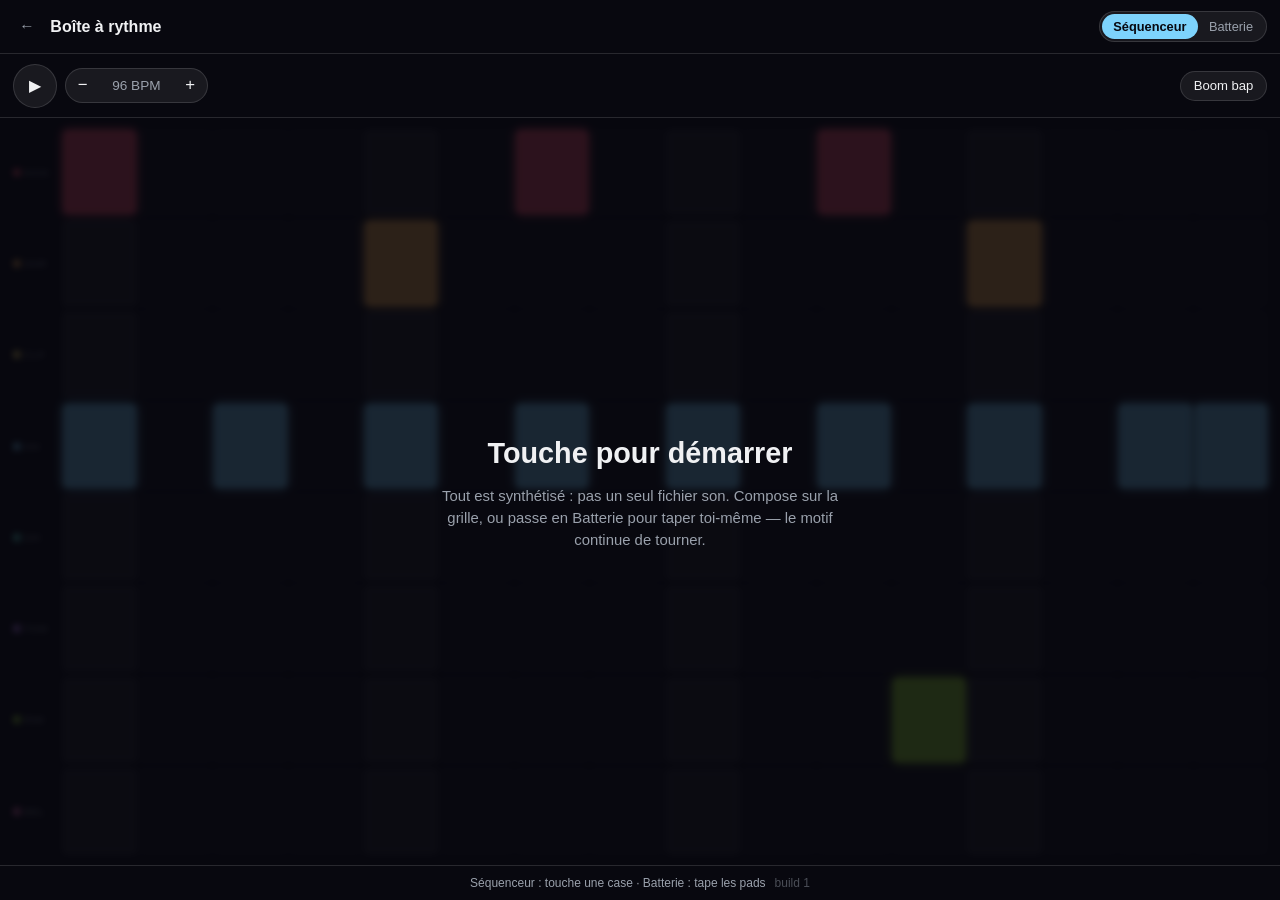
==== poc/boite-a-rythme.html @ 309435d4 "Add a drum machine POC, fully synthesised Second POC in the lab, same structure as the pad: one self" ====
<!DOCTYPE html>
<html lang="fr">
<head>
<meta charset="UTF-8">
<meta name="viewport" content="width=device-width, initial-scale=1.0, maximum-scale=1.0, user-scalable=no, viewport-fit=cover">
<title>Boîte à rythme — POC</title>
<meta name="description" content="Boîte à rythme et pads de batterie, entièrement synthétisés en Web Audio.">
<meta name="theme-color" content="#08080f">
<style>
  :root {
    --bg: #08080f;
    --panel: rgba(255, 255, 255, 0.07);
    --border: rgba(255, 255, 255, 0.13);
    --text: #f0f1f3;
    --muted: #9aa1ac;
    --accent: #7dd3fc;
  }

  * { box-sizing: border-box; }

  html, body {
    height: 100%;
    margin: 0;
    overscroll-behavior: none;
  }

  body {
    display: flex;
    flex-direction: column;
    background: var(--bg);
    color: var(--text);
    font-family: -apple-system, BlinkMacSystemFont, "Segoe UI", Roboto, Helvetica, Arial, sans-serif;
    line-height: 1.5;
    -webkit-user-select: none;
    user-select: none;
    -webkit-tap-highlight-color: transparent;
    overflow: hidden;
  }

  /* ---------------------------------------------------------- en-tête ---- */

  header {
    flex: 0 0 auto;
    display: flex;
    align-items: center;
    gap: 0.6rem;
    padding: max(0.7rem, env(safe-area-inset-top)) 0.8rem 0.7rem;
    border-bottom: 1px solid var(--border);
  }

  .back {
    color: var(--muted);
    text-decoration: none;
    font-size: 0.95rem;
    padding: 0.25rem 0.4rem;
    border-radius: 8px;
  }

  .back:hover { color: var(--text); background: var(--panel); }

  h1 {
    margin: 0;
    margin-right: auto;
    font-size: 1rem;
    font-weight: 600;
    white-space: nowrap;
  }

  .segmented {
    display: inline-flex;
    background: var(--panel);
    border: 1px solid var(--border);
    border-radius: 999px;
    padding: 2px;
  }

  .segmented button {
    background: none;
    border: 0;
    color: var(--muted);
    font-family: inherit;
    font-size: 0.8rem;
    padding: 0.3rem 0.7rem;
    border-radius: 999px;
    cursor: pointer;
    transition: color 0.15s ease, background 0.15s ease;
  }

  .segmented button[aria-pressed="true"] {
    color: #08080f;
    background: var(--accent);
    font-weight: 600;
  }

  /* -------------------------------------------------------- transport ---- */

  .transport {
    flex: 0 0 auto;
    display: flex;
    align-items: center;
    gap: 0.5rem;
    padding: 0.6rem 0.8rem;
    border-bottom: 1px solid var(--border);
    flex-wrap: wrap;
  }

  .play {
    width: 44px;
    height: 44px;
    flex: 0 0 auto;
    border-radius: 50%;
    border: 1px solid var(--border);
    background: var(--panel);
    color: var(--text);
    font-size: 1rem;
    cursor: pointer;
    display: grid;
    place-items: center;
    transition: background 0.15s ease, border-color 0.15s ease, box-shadow 0.2s ease;
  }

  .play[aria-pressed="true"] {
    border-color: #4ade80;
    color: #4ade80;
    box-shadow: 0 0 18px rgba(74, 222, 128, 0.35);
  }

  .tempo {
    display: inline-flex;
    align-items: center;
    background: var(--panel);
    border: 1px solid var(--border);
    border-radius: 999px;
    overflow: hidden;
  }

  .tempo button {
    background: none;
    border: 0;
    color: var(--text);
    font-family: inherit;
    font-size: 1.05rem;
    line-height: 1;
    padding: 0.5rem 0.75rem;
    cursor: pointer;
  }

  .tempo button:active { background: rgba(255, 255, 255, 0.12); }

  .tempo span {
    font-size: 0.85rem;
    color: var(--muted);
    min-width: 4.6rem;
    text-align: center;
    font-variant-numeric: tabular-nums;
  }

  .chip {
    display: inline-flex;
    align-items: center;
    gap: 0.35rem;
    background: var(--panel);
    border: 1px solid var(--border);
    color: var(--text);
    border-radius: 999px;
    padding: 0.4rem 0.8rem;
    font-size: 0.82rem;
    font-family: inherit;
    cursor: pointer;
    transition: border-color 0.15s ease, color 0.15s ease, background 0.15s ease;
  }

  .chip:hover { border-color: rgba(255, 255, 255, 0.3); }

  .chip[aria-pressed="true"], .chip.selected {
    border-color: var(--accent);
    color: var(--accent);
    background: rgba(125, 211, 252, 0.1);
  }

  .spacer { margin-left: auto; }

  /* ------------------------------------------------------------ scène ---- */

  main {
    flex: 1 1 auto;
    min-height: 0;
    position: relative;
    overflow: hidden;
  }

  .view {
    position: absolute;
    inset: 0;
    padding: 0.7rem 0.8rem max(0.7rem, env(safe-area-inset-bottom));
    display: flex;
    flex-direction: column;
    gap: 0.4rem;
  }

  .view[hidden] { display: none; }

  /* ---- séquenceur ---- */

  .row {
    display: grid;
    grid-template-columns: 44px 1fr;
    align-items: center;
    gap: 0.4rem;
    flex: 1 1 0;
    min-height: 0;
  }

  .label {
    display: flex;
    align-items: center;
    gap: 0.3rem;
    font-size: 0.62rem;
    letter-spacing: 0.04em;
    text-transform: uppercase;
    color: var(--muted);
    cursor: pointer;
    background: none;
    border: 0;
    font-family: inherit;
    padding: 0;
    overflow: hidden;
  }

  .dot {
    width: 7px;
    height: 7px;
    border-radius: 50%;
    flex: 0 0 auto;
    background: var(--c);
    box-shadow: 0 0 6px var(--c);
  }

  .steps {
    display: grid;
    grid-template-columns: repeat(16, 1fr);
    gap: 3px;
    height: 100%;
  }

  .step {
    border: 1px solid rgba(255, 255, 255, 0.09);
    border-radius: 4px;
    background: rgba(255, 255, 255, 0.03);
    padding: 0;
    cursor: pointer;
    transition: background 0.12s ease, border-color 0.12s ease, box-shadow 0.12s ease;
    min-width: 0;
  }

  /* un repère tous les quatre pas, sinon on perd le fil de la mesure */
  .step[data-beat="1"] {
    background: rgba(255, 255, 255, 0.1);
    border-color: rgba(255, 255, 255, 0.2);
  }

  .step[data-on="1"] {
    background: var(--c);
    border-color: var(--c);
    box-shadow: 0 0 10px var(--c);
  }

  .step[data-playing="1"] {
    border-color: rgba(255, 255, 255, 0.65);
  }

  .step[data-hit="1"] {
    box-shadow: 0 0 22px var(--c), 0 0 44px var(--c);
    filter: brightness(1.6);
  }

  /* ---- pads de batterie ---- */

  .pads {
    display: grid;
    grid-template-columns: repeat(2, 1fr);
    grid-auto-rows: 1fr;
    gap: 0.55rem;
    height: 100%;
  }

  .pad {
    position: relative;
    border: 1px solid color-mix(in srgb, var(--c) 35%, transparent);
    border-radius: 14px;
    background:
      radial-gradient(circle at 50% 120%, color-mix(in srgb, var(--c) 18%, transparent), transparent 70%),
      rgba(255, 255, 255, 0.02);
    color: var(--text);
    font-family: inherit;
    font-size: 0.82rem;
    font-weight: 600;
    letter-spacing: 0.05em;
    text-transform: uppercase;
    cursor: pointer;
    overflow: hidden;
    transition: transform 0.06s ease, box-shadow 0.25s ease, border-color 0.25s ease, background 0.25s ease;
  }

  .pad::after {
    content: '';
    position: absolute;
    inset: 0;
    border-radius: inherit;
    background: radial-gradient(circle at 50% 50%, var(--c), transparent 70%);
    opacity: 0;
    transition: opacity 0.35s ease;
    pointer-events: none;
  }

  .pad[data-hit="1"] {
    transform: scale(0.97);
    border-color: var(--c);
    box-shadow: 0 0 26px var(--c);
  }

  .pad[data-hit="1"]::after { opacity: 0.55; transition: opacity 0.03s ease; }

  @media (min-width: 620px) {
    .pads { grid-template-columns: repeat(4, 1fr); }
  }

  /* ------------------------------------------------------- panneau ------- */

  .sheet {
    position: absolute;
    top: 0;
    left: 0;
    right: 0;
    z-index: 3;
    background: rgba(12, 12, 20, 0.95);
    backdrop-filter: blur(14px);
    border-bottom: 1px solid var(--border);
    padding: 1rem 0.9rem 1.2rem;
    display: flex;
    flex-direction: column;
    gap: 1rem;
    transform: translateY(-100%);
    opacity: 0;
    transition: transform 0.28s cubic-bezier(0.22, 1, 0.36, 1), opacity 0.28s ease;
    max-height: 100%;
    overflow-y: auto;
  }

  .sheet.open { transform: translateY(0); opacity: 1; }

  .sheet h2 {
    margin: 0 0 0.5rem;
    font-size: 0.7rem;
    font-weight: 600;
    text-transform: uppercase;
    letter-spacing: 0.1em;
    color: var(--muted);
  }

  .options { display: flex; flex-wrap: wrap; gap: 0.4rem; }

  /* -------------------------------------------------------- démarrage ---- */

  .overlay {
    position: absolute;
    inset: 0;
    z-index: 4;
    display: flex;
    flex-direction: column;
    align-items: center;
    justify-content: center;
    gap: 0.6rem;
    background: rgba(8, 8, 15, 0.85);
    backdrop-filter: blur(3px);
    text-align: center;
    padding: 1.5rem;
    transition: opacity 0.4s ease;
  }

  .overlay.hidden { opacity: 0; pointer-events: none; }
  .overlay strong { font-size: clamp(1.2rem, 5vw, 1.8rem); font-weight: 600; }
  .overlay p { margin: 0; color: var(--muted); max-width: 26rem; font-size: 0.93rem; }

  footer {
    flex: 0 0 auto;
    padding: 0.5rem 0.8rem max(0.5rem, env(safe-area-inset-bottom));
    color: var(--muted);
    font-size: 0.75rem;
    border-top: 1px solid var(--border);
    text-align: center;
  }

  .build { opacity: 0.45; margin-left: 0.35rem; font-variant-numeric: tabular-nums; }

  @media (max-width: 560px) {
    h1 { font-size: 0.92rem; }
    footer { font-size: 0.7rem; }
    .label { font-size: 0.55rem; }
    .row { grid-template-columns: 38px 1fr; }
  }
</style>
</head>
<body>

<header>
  <a class="back" href="../index.html">←</a>
  <h1>Boîte à rythme</h1>
  <div class="segmented" role="group" aria-label="Mode">
    <button type="button" id="mode-seq" aria-pressed="true">Séquenceur</button>
    <button type="button" id="mode-pads" aria-pressed="false">Batterie</button>
  </div>
</header>

<div class="transport">
  <button type="button" class="play" id="play" aria-pressed="false" aria-label="Lecture">▶</button>
  <div class="tempo">
    <button type="button" id="bpm-down" aria-label="Moins vite">−</button>
    <span id="bpm-label">96 BPM</span>
    <button type="button" id="bpm-up" aria-label="Plus vite">+</button>
  </div>
  <button type="button" class="chip spacer" id="menu-toggle" aria-expanded="false">Motifs</button>
</div>

<main>
  <div class="view" id="view-seq"></div>

  <div class="view" id="view-pads" hidden>
    <div class="pads" id="pads"></div>
  </div>

  <div class="sheet" id="sheet">
    <section>
      <h2>Motifs</h2>
      <div class="options" id="pattern-options"></div>
    </section>
    <section>
      <h2>Swing</h2>
      <div class="options" id="swing-options"></div>
    </section>
    <section>
      <h2>Grille</h2>
      <div class="options">
        <button type="button" class="chip" id="clear">Effacer</button>
        <button type="button" class="chip" id="random">Aléatoire</button>
      </div>
    </section>
  </div>

  <div class="overlay" id="overlay">
    <strong>Touche pour démarrer</strong>
    <p>Tout est synthétisé : pas un seul fichier son. Compose sur la grille, ou passe en Batterie pour taper toi-même — le motif continue de tourner.</p>
  </div>
</main>

<footer>
  Séquenceur : touche une case · Batterie : tape les pads <span class="build">build 1</span>
</footer>

<script>
(() => {
  'use strict';

  /* ==================================================== instruments ====== */
  // Tout est synthétisé : une grosse caisse est un sinus dont la hauteur
  // chute, une caisse claire du bruit filtré plus deux oscillateurs, un
  // charleston six carrés inharmoniques. C'est exactement ainsi que les
  // boîtes à rythme analogiques fabriquaient ces sons.

  const STEPS = 16;

  const KITS = [
    { id: 'kick',  nom: 'Kick',    court: 'KICK', couleur: '#ff5470' },
    { id: 'snare', nom: 'Caisse',  court: 'SNR',  couleur: '#ffb454' },
    { id: 'clap',  nom: 'Clap',    court: 'CLP',  couleur: '#ffe066' },
    { id: 'hatC',  nom: 'Charley', court: 'HH',   couleur: '#7dd3fc' },
    { id: 'hatO',  nom: 'Ouvert',  court: 'OH',   couleur: '#5eead4' },
    { id: 'tom',   nom: 'Tom',     court: 'TOM',  couleur: '#c084fc' },
    { id: 'rim',   nom: 'Rim',     court: 'RIM',  couleur: '#a3e635' },
    { id: 'bell',  nom: 'Cloche',  court: 'BEL',  couleur: '#f472b6' },
  ];

  const MOTIFS = {
    'Boom bap': {
      kick:  [1,0,0,0, 0,0,1,0, 0,0,1,0, 0,0,0,0],
      snare: [0,0,0,0, 1,0,0,0, 0,0,0,0, 1,0,0,0],
      hatC:  [1,0,1,0, 1,0,1,0, 1,0,1,0, 1,0,1,1],
      rim:   [0,0,0,0, 0,0,0,0, 0,0,0,1, 0,0,0,0],
    },
    'House': {
      kick:  [1,0,0,0, 1,0,0,0, 1,0,0,0, 1,0,0,0],
      clap:  [0,0,0,0, 1,0,0,0, 0,0,0,0, 1,0,0,0],
      hatC:  [0,0,1,0, 0,0,1,0, 0,0,1,0, 0,0,1,0],
      hatO:  [0,0,0,0, 0,0,0,0, 0,0,0,0, 0,0,1,0],
      bell:  [0,0,0,0, 0,0,0,1, 0,0,0,0, 0,0,0,0],
    },
    'Trap': {
      kick:  [1,0,0,0, 0,0,1,0, 0,1,0,0, 0,0,1,0],
      snare: [0,0,0,0, 0,0,0,0, 1,0,0,0, 0,0,0,0],
      hatC:  [1,1,1,0, 1,1,1,1, 1,0,1,1, 1,1,1,1],
      tom:   [0,0,0,0, 0,0,0,0, 0,0,0,0, 0,0,0,1],
    },
    'Break': {
      kick:  [1,0,0,1, 0,0,1,0, 0,0,0,1, 0,0,0,0],
      snare: [0,0,0,0, 1,0,0,0, 0,1,0,0, 1,0,0,1],
      hatC:  [1,0,1,0, 1,0,1,0, 1,0,1,0, 1,0,1,0],
      hatO:  [0,0,0,0, 0,0,0,1, 0,0,0,0, 0,0,0,0],
    },
    'Bossa': {
      kick:  [1,0,0,1, 0,0,1,0, 1,0,0,1, 0,0,1,0],
      rim:   [0,0,1,0, 0,1,0,0, 1,0,0,1, 0,0,1,0],
      hatC:  [1,0,1,0, 1,0,1,0, 1,0,1,0, 1,0,1,0],
      bell:  [0,0,0,0, 0,0,0,0, 0,0,1,0, 0,0,0,0],
    },
  };

  const grille = {};
  KITS.forEach((k) => { grille[k.id] = new Array(STEPS).fill(0); });

  function chargerMotif(nom) {
    const m = MOTIFS[nom];
    KITS.forEach((k) => {
      const src = m[k.id];
      for (let i = 0; i < STEPS; i++) grille[k.id][i] = src ? src[i] : 0;
    });
    rafraichirGrille();
  }

  /* ========================================================= audio ======= */

  let audio = null;
  let master = null;
  let bruit = null;          // buffer de bruit, généré une fois
  let hatOuvert = null;      // pour que le charley fermé coupe l'ouvert

  function softClipCurve() {
    const n = 2048;
    const curve = new Float32Array(n);
    const k = 1.1;
    for (let i = 0; i < n; i++) {
      const x = (i / (n - 1)) * 2 - 1;
      curve[i] = Math.tanh(x * k) / k;
    }
    return curve;
  }

  function initAudio() {
    if (audio) return;
    audio = new (window.AudioContext || window.webkitAudioContext)();

    master = audio.createGain();
    master.gain.value = 0.9;

    const comp = audio.createDynamicsCompressor();
    comp.threshold.value = -10;
    comp.knee.value = 16;
    comp.ratio.value = 4;
    comp.attack.value = 0.002;
    comp.release.value = 0.18;

    const makeup = audio.createGain();
    makeup.gain.value = 1.5;

    // sécurité de sortie : au-delà, ça plafonne en douceur au lieu d'écrêter
    const limiteur = audio.createWaveShaper();
    limiteur.curve = softClipCurve();
    limiteur.oversample = '2x';

    master.connect(comp);
    comp.connect(makeup);
    makeup.connect(limiteur);
    limiteur.connect(audio.destination);

    // un seul buffer de bruit blanc, réutilisé par tous les sons
    const n = Math.floor(audio.sampleRate * 1.2);
    bruit = audio.createBuffer(1, n, audio.sampleRate);
    const d = bruit.getChannelData(0);
    for (let i = 0; i < n; i++) d[i] = Math.random() * 2 - 1;
  }

  // enveloppe qui atteint vraiment zéro : sinon couper la source claque
  function enveloppe(param, t0, crete, attaque, chute) {
    param.setValueAtTime(0, t0);
    param.linearRampToValueAtTime(crete, t0 + attaque);
    param.exponentialRampToValueAtTime(Math.max(crete * 0.001, 1e-5), t0 + attaque + chute);
    param.linearRampToValueAtTime(0, t0 + attaque + chute + 0.012);
    return t0 + attaque + chute + 0.02;
  }

  function sourceBruit(t0) {
    const src = audio.createBufferSource();
    src.buffer = bruit;
    src.loop = true;
    src.playbackRate.value = 0.9 + Math.random() * 0.2;
    src.start(t0, Math.random() * 0.5);
    return src;
  }

  function brancher(noeud, t0, fin) {
    noeud.connect(master);
    return fin;
  }

  /* ---- les huit instruments ---- */

  const VOIX = {
    // sinus dont la hauteur chute : c'est toute la grosse caisse
    kick(t0, v = 1) {
      const osc = audio.createOscillator();
      osc.type = 'sine';
      osc.frequency.setValueAtTime(125, t0);
      osc.frequency.exponentialRampToValueAtTime(42, t0 + 0.09);

      const g = audio.createGain();
      const fin = enveloppe(g.gain, t0, 0.9 * v, 0.002, 0.34);
      osc.connect(g); brancher(g, t0, fin);
      osc.start(t0); osc.stop(fin);

      // petit claquement d'attaque
      const clic = sourceBruit(t0);
      const cg = audio.createGain();
      const hp = audio.createBiquadFilter();
      hp.type = 'highpass'; hp.frequency.value = 1200;
      const finClic = enveloppe(cg.gain, t0, 0.22 * v, 0.001, 0.012);
      clic.connect(hp); hp.connect(cg); brancher(cg, t0, finClic);
      clic.stop(finClic);
    },

    // bruit filtré + deux oscillateurs désaccordés
    snare(t0, v = 1) {
      const src = sourceBruit(t0);
      const bp = audio.createBiquadFilter();
      bp.type = 'bandpass'; bp.frequency.value = 1750; bp.Q.value = 0.8;
      const g = audio.createGain();
      const fin = enveloppe(g.gain, t0, 0.5 * v, 0.001, 0.16);
      src.connect(bp); bp.connect(g); brancher(g, t0, fin);
      src.stop(fin);

      [188, 331].forEach((f, i) => {
        const osc = audio.createOscillator();
        osc.type = 'triangle';
        osc.frequency.value = f;
        const og = audio.createGain();
        const of = enveloppe(og.gain, t0, (i ? 0.16 : 0.24) * v, 0.001, 0.1);
        osc.connect(og); brancher(og, t0, of);
        osc.start(t0); osc.stop(of);
      });
    },

    // quatre rebonds de bruit très rapprochés : c'est ce qui fait le clap
    clap(t0, v = 1) {
      [0, 0.011, 0.022, 0.034].forEach((retard, i) => {
        const src = sourceBruit(t0 + retard);
        const bp = audio.createBiquadFilter();
        bp.type = 'bandpass'; bp.frequency.value = 1150; bp.Q.value = 0.9;
        const g = audio.createGain();
        const dernier = i === 3;
        const fin = enveloppe(g.gain, t0 + retard, (dernier ? 0.42 : 0.3) * v,
                              0.001, dernier ? 0.17 : 0.022);
        src.connect(bp); bp.connect(g); brancher(g, t0, fin);
        src.stop(fin);
      });
    },

    hatC(t0, v = 1) { metal(t0, 0.045, 0.3 * v, 9000); },
    hatO(t0, v = 1) { hatOuvert = metal(t0, 0.42, 0.26 * v, 8200); },

    tom(t0, v = 1) {
      const osc = audio.createOscillator();
      osc.type = 'sine';
      osc.frequency.setValueAtTime(230, t0);
      osc.frequency.exponentialRampToValueAtTime(95, t0 + 0.22);
      const g = audio.createGain();
      const fin = enveloppe(g.gain, t0, 0.6 * v, 0.002, 0.3);
      osc.connect(g); brancher(g, t0, fin);
      osc.start(t0); osc.stop(fin);

      const src = sourceBruit(t0);
      const bp = audio.createBiquadFilter();
      bp.type = 'bandpass'; bp.frequency.value = 400;
      const ng = audio.createGain();
      const nf = enveloppe(ng.gain, t0, 0.12 * v, 0.001, 0.04);
      src.connect(bp); bp.connect(ng); brancher(ng, t0, nf);
      src.stop(nf);
    },

    rim(t0, v = 1) {
      const osc = audio.createOscillator();
      osc.type = 'triangle';
      osc.frequency.value = 1720;
      const g = audio.createGain();
      const fin = enveloppe(g.gain, t0, 0.3 * v, 0.0005, 0.028);
      osc.connect(g); brancher(g, t0, fin);
      osc.start(t0); osc.stop(fin);

      const src = sourceBruit(t0);
      const hp = audio.createBiquadFilter();
      hp.type = 'highpass'; hp.frequency.value = 2400;
      const ng = audio.createGain();
      const nf = enveloppe(ng.gain, t0, 0.2 * v, 0.0005, 0.02);
      src.connect(hp); hp.connect(ng); brancher(ng, t0, nf);
      src.stop(nf);
    },

    bell(t0, v = 1) {
      const sortie = audio.createGain();
      const bp = audio.createBiquadFilter();
      bp.type = 'bandpass'; bp.frequency.value = 2600; bp.Q.value = 1.2;
      const fin = enveloppe(sortie.gain, t0, 0.3 * v, 0.001, 0.26);
      bp.connect(sortie); brancher(sortie, t0, fin);
      [540, 800].forEach((f) => {
        const osc = audio.createOscillator();
        osc.type = 'square';
        osc.frequency.value = f;
        osc.connect(bp);
        osc.start(t0); osc.stop(fin);
      });
    },
  };

  // Son métallique : six carrés aux rapports inharmoniques des 808, passés en
  // passe-haut. Aucun sample ne serait plus fidèle, c'est la recette d'origine.
  const RAPPORTS = [1, 1.4471, 1.6170, 1.9265, 2.5028, 2.6637];

  function metal(t0, chute, crete, coupure) {
    const hp = audio.createBiquadFilter();
    hp.type = 'highpass'; hp.frequency.value = coupure;
    const bp = audio.createBiquadFilter();
    bp.type = 'bandpass'; bp.frequency.value = 10000; bp.Q.value = 0.6;
    const g = audio.createGain();
    const fin = enveloppe(g.gain, t0, crete, 0.0005, chute);
    hp.connect(bp); bp.connect(g); brancher(g, t0, fin);

    const oscs = RAPPORTS.map((r) => {
      const osc = audio.createOscillator();
      osc.type = 'square';
      osc.frequency.value = 263 * r;
      osc.connect(hp);
      osc.start(t0); osc.stop(fin);
      return osc;
    });
    return { g, oscs, fin };
  }

  function jouer(id, t0, v = 1) {
    if (!audio) return;
    // le charley fermé coupe l'ouvert, comme sur une vraie batterie
    if (id === 'hatC' && hatOuvert && t0 >= audio.currentTime) {
      const h = hatOuvert;
      hatOuvert = null;
      try {
        h.g.gain.cancelScheduledValues(t0);
        h.g.gain.setTargetAtTime(0, t0, 0.005);
      } catch (e) { /* déjà terminé */ }
    }
    VOIX[id](t0, v);
  }

  /* ==================================================== séquenceur ======= */
  // Horloge audio avec anticipation : un minuteur approximatif réveille le
  // programmateur, mais chaque frappe est calée sur l'horloge audio, qui est
  // exacte. C'est ce qui donne un tempo qui ne flotte pas.

  const ANTICIPATION = 0.12;   // secondes programmées à l'avance
  const REVEIL = 25;           // ms

  let tempo = 96;
  let swing = 0;
  let enLecture = false;
  let minuteur = null;
  let prochainTemps = 0;
  let pasCourant = 0;
  const aVenir = [];           // {pas, temps} pour caler l'affichage

  function dureePas(indice) {
    const base = 60 / tempo / 4;
    // le swing retarde les doubles-croches impaires
    return indice % 2 === 0 ? base * (1 + swing) : base * (1 - swing);
  }

  function programmer() {
    while (prochainTemps < audio.currentTime + ANTICIPATION) {
      KITS.forEach((k) => {
        if (grille[k.id][pasCourant]) jouer(k.id, prochainTemps);
      });
      aVenir.push({ pas: pasCourant, temps: prochainTemps });
      prochainTemps += dureePas(pasCourant);
      pasCourant = (pasCourant + 1) % STEPS;
    }
  }

  function demarrer() {
    initAudio();
    if (audio.state === 'suspended') audio.resume();
    if (enLecture) return;
    enLecture = true;
    pasCourant = 0;
    aVenir.length = 0;
    prochainTemps = audio.currentTime + 0.06;
    minuteur = setInterval(programmer, REVEIL);
    boutonPlay.setAttribute('aria-pressed', 'true');
    boutonPlay.textContent = '■';
  }

  function arreter() {
    enLecture = false;
    clearInterval(minuteur);
    minuteur = null;
    aVenir.length = 0;
    boutonPlay.setAttribute('aria-pressed', 'false');
    boutonPlay.textContent = '▶';
    document.querySelectorAll('[data-playing="1"]').forEach((el) => {
      el.removeAttribute('data-playing');
    });
  }

  /* ==================================================== affichage ======== */

  const vueSeq = document.getElementById('view-seq');
  const vuePads = document.getElementById('view-pads');
  const conteneurPads = document.getElementById('pads');
  const boutonPlay = document.getElementById('play');
  const cases = {};
  const pads = {};

  KITS.forEach((k) => {
    const row = document.createElement('div');
    row.className = 'row';
    row.style.setProperty('--c', k.couleur);

    const label = document.createElement('button');
    label.type = 'button';
    label.className = 'label';
    label.innerHTML = `<span class="dot"></span>${k.court}`;
    label.addEventListener('pointerdown', () => { demarrerAudio(); jouer(k.id, audio.currentTime); flashPas(k.id, -1); });
    row.appendChild(label);

    const steps = document.createElement('div');
    steps.className = 'steps';
    cases[k.id] = [];
    for (let i = 0; i < STEPS; i++) {
      const b = document.createElement('button');
      b.type = 'button';
      b.className = 'step';
      b.dataset.beat = i % 4 === 0 ? '1' : '0';
      b.setAttribute('aria-label', `${k.nom} pas ${i + 1}`);
      b.addEventListener('pointerdown', (e) => {
        e.preventDefault();
        demarrerAudio();
        grille[k.id][i] = grille[k.id][i] ? 0 : 1;
        b.dataset.on = grille[k.id][i] ? '1' : '0';
        if (grille[k.id][i]) jouer(k.id, audio.currentTime);
      });
      steps.appendChild(b);
      cases[k.id].push(b);
    }
    row.appendChild(steps);
    vueSeq.appendChild(row);

    // pad correspondant
    const pad = document.createElement('button');
    pad.type = 'button';
    pad.className = 'pad';
    pad.style.setProperty('--c', k.couleur);
    pad.textContent = k.nom;
    pad.addEventListener('pointerdown', (e) => {
      e.preventDefault();
      demarrerAudio();
      jouer(k.id, audio.currentTime, 0.85 + Math.random() * 0.15);
      flashPad(k.id);
    });
    conteneurPads.appendChild(pad);
    pads[k.id] = pad;
  });

  function rafraichirGrille() {
    KITS.forEach((k) => {
      for (let i = 0; i < STEPS; i++) {
        cases[k.id][i].dataset.on = grille[k.id][i] ? '1' : '0';
      }
    });
  }

  function flashPas(id, pas) {
    const el = pas >= 0 ? cases[id][pas] : null;
    if (el) {
      el.dataset.hit = '1';
      setTimeout(() => el.removeAttribute('data-hit'), 110);
    }
    flashPad(id);
  }

  function flashPad(id) {
    const pad = pads[id];
    pad.dataset.hit = '1';
    setTimeout(() => pad.removeAttribute('data-hit'), 90);
  }

  let dernierPas = -1;

  function boucleAffichage() {
    if (enLecture && audio) {
      const maintenant = audio.currentTime;
      let courant = dernierPas;
      while (aVenir.length && aVenir[0].temps <= maintenant) {
        courant = aVenir.shift().pas;
      }
      if (courant !== dernierPas) {
        KITS.forEach((k) => {
          if (dernierPas >= 0) cases[k.id][dernierPas].removeAttribute('data-playing');
          cases[k.id][courant].dataset.playing = '1';
          if (grille[k.id][courant]) flashPas(k.id, courant);
        });
        dernierPas = courant;
      }
    }
    requestAnimationFrame(boucleAffichage);
  }

  /* ==================================================== interactions ===== */

  const overlay = document.getElementById('overlay');
  let demarre = false;

  function demarrerAudio() {
    initAudio();
    if (audio.state === 'suspended') audio.resume();
    if (demarre) return;
    demarre = true;
    overlay.classList.add('hidden');
  }

  overlay.addEventListener('pointerdown', demarrerAudio);

  boutonPlay.addEventListener('click', () => {
    demarrerAudio();
    enLecture ? arreter() : demarrer();
  });

  const labelBpm = document.getElementById('bpm-label');
  function setTempo(v) {
    tempo = Math.max(50, Math.min(200, v));
    labelBpm.textContent = tempo + ' BPM';
  }
  document.getElementById('bpm-up').addEventListener('click', () => setTempo(tempo + 2));
  document.getElementById('bpm-down').addEventListener('click', () => setTempo(tempo - 2));

  // mode
  const boutonSeq = document.getElementById('mode-seq');
  const boutonPads = document.getElementById('mode-pads');

  function setMode(mode) {
    const seq = mode === 'seq';
    boutonSeq.setAttribute('aria-pressed', String(seq));
    boutonPads.setAttribute('aria-pressed', String(!seq));
    vueSeq.hidden = !seq;
    vuePads.hidden = seq;
  }
  boutonSeq.addEventListener('click', () => setMode('seq'));
  boutonPads.addEventListener('click', () => { demarrerAudio(); setMode('pads'); });

  // panneau
  const sheet = document.getElementById('sheet');
  const menuToggle = document.getElementById('menu-toggle');

  function fermerPanneau() {
    sheet.classList.remove('open');
    menuToggle.setAttribute('aria-expanded', 'false');
  }

  menuToggle.addEventListener('click', () => {
    const ouvert = sheet.classList.toggle('open');
    menuToggle.setAttribute('aria-expanded', String(ouvert));
  });

  document.addEventListener('pointerdown', (e) => {
    if (!sheet.classList.contains('open')) return;
    if (e.target.closest('#menu-toggle, .chip, .sheet')) return;
    fermerPanneau();
  }, true);

  function construireOptions(conteneur, entrees, actif, choisir) {
    conteneur.innerHTML = '';
    entrees.forEach((texte) => {
      const b = document.createElement('button');
      b.type = 'button';
      b.className = 'chip' + (texte === actif ? ' selected' : '');
      b.textContent = texte;
      b.addEventListener('click', () => {
        [...conteneur.children].forEach((c) => c.classList.remove('selected'));
        b.classList.add('selected');
        choisir(texte);
      });
      conteneur.appendChild(b);
    });
  }

  construireOptions(
    document.getElementById('pattern-options'),
    Object.keys(MOTIFS), 'Boom bap',
    (nom) => { chargerMotif(nom); menuToggle.textContent = nom; }
  );

  construireOptions(
    document.getElementById('swing-options'),
    ['Droit', 'Léger', 'Moyen', 'Fort'], 'Droit',
    (nom) => { swing = { Droit: 0, 'Léger': 0.08, Moyen: 0.16, Fort: 0.26 }[nom]; }
  );

  document.getElementById('clear').addEventListener('click', () => {
    KITS.forEach((k) => grille[k.id].fill(0));
    rafraichirGrille();
  });

  document.getElementById('random').addEventListener('click', () => {
    const densite = { kick: 0.22, snare: 0.12, clap: 0.1, hatC: 0.55,
                      hatO: 0.08, tom: 0.07, rim: 0.12, bell: 0.05 };
    KITS.forEach((k) => {
      for (let i = 0; i < STEPS; i++) {
        grille[k.id][i] = Math.random() < densite[k.id] ? 1 : 0;
      }
    });
    // on garde un appui sur le premier temps, sinon ça ne tient pas debout
    grille.kick[0] = 1;
    rafraichirGrille();
  });

  // clavier : les huit instruments sur la rangée du milieu
  const TOUCHES = ['KeyA', 'KeyS', 'KeyD', 'KeyF', 'KeyG', 'KeyH', 'KeyJ', 'KeyK'];
  window.addEventListener('keydown', (e) => {
    if (e.repeat) return;
    if (e.code === 'Space') { e.preventDefault(); demarrerAudio(); enLecture ? arreter() : demarrer(); return; }
    const i = TOUCHES.indexOf(e.code);
    if (i === -1) return;
    e.preventDefault();
    demarrerAudio();
    jouer(KITS[i].id, audio.currentTime);
    flashPad(KITS[i].id);
  });

  /* ========================================================== boot ======= */

  chargerMotif('Boom bap');
  menuToggle.textContent = 'Boom bap';
  setTempo(96);
  requestAnimationFrame(boucleAffichage);
})();
</script>
</body>
</html>
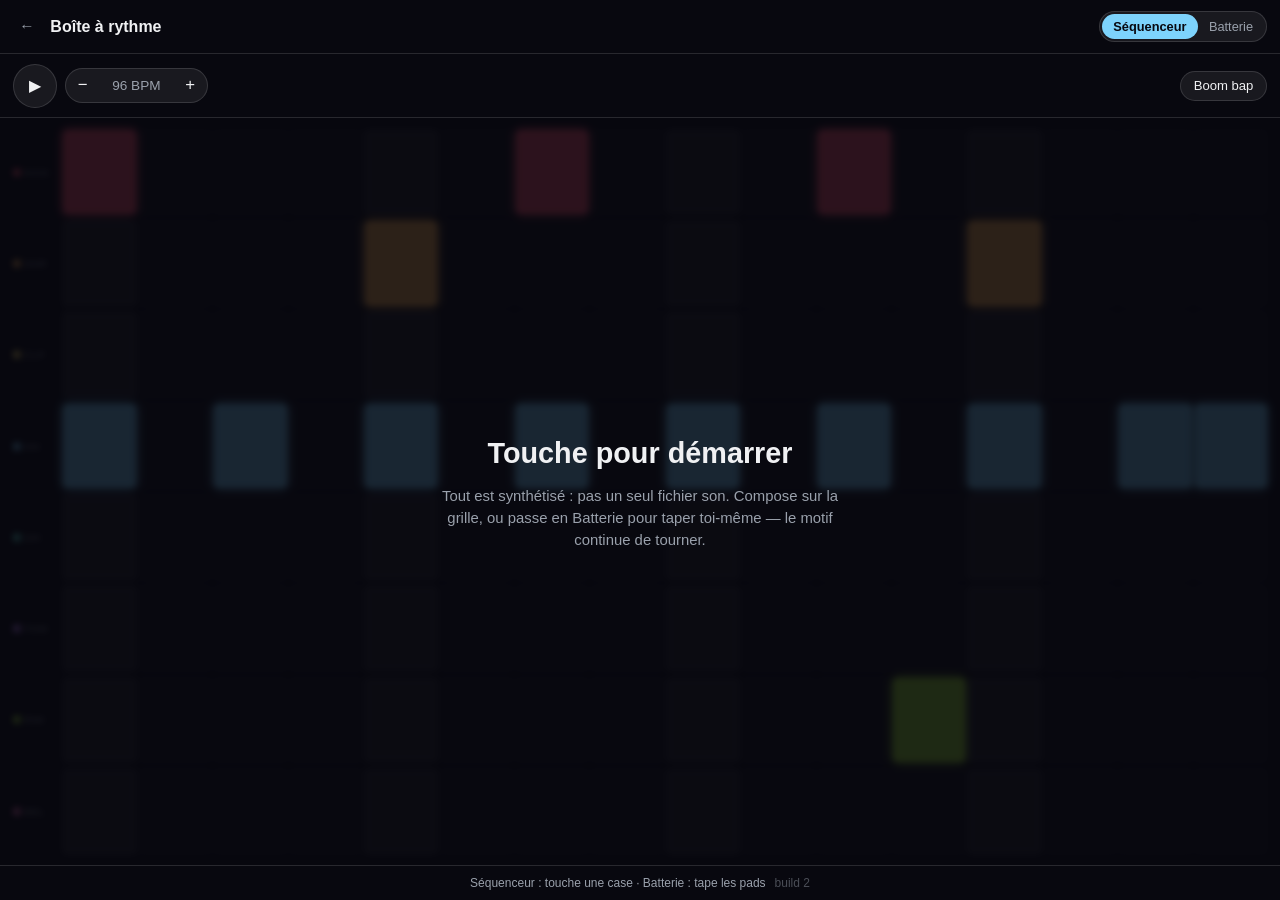
==== commit 8eec4923: "Align the sequencer display with what is heard, and sort the hub into sections The playhead ran ahea" ====
--- a/poc/boite-a-rythme.html
+++ b/poc/boite-a-rythme.html
@@ -360,6 +360,15 @@
 
   .options { display: flex; flex-wrap: wrap; gap: 0.4rem; }
 
+  .row-sync { display: flex; align-items: center; gap: 0.5rem; flex-wrap: wrap; }
+
+  .hint-sync {
+    margin: 0.5rem 0 0;
+    font-size: 0.75rem;
+    color: var(--muted);
+    line-height: 1.45;
+  }
+
   /* -------------------------------------------------------- démarrage ---- */
 
   .overlay {
@@ -439,6 +448,18 @@
       <div class="options" id="swing-options"></div>
     </section>
     <section>
+      <h2>Synchro image / son</h2>
+      <div class="row-sync">
+        <div class="tempo">
+          <button type="button" id="sync-down" aria-label="Moins de décalage">−</button>
+          <span id="sync-label">0 ms</span>
+          <button type="button" id="sync-up" aria-label="Plus de décalage">+</button>
+        </div>
+        <button type="button" class="chip" id="sync-reset">Auto</button>
+      </div>
+      <p class="hint-sync" id="sync-detail"></p>
+    </section>
+    <section>
       <h2>Grille</h2>
       <div class="options">
         <button type="button" class="chip" id="clear">Effacer</button>
@@ -454,7 +475,7 @@
 </main>
 
 <footer>
-  Séquenceur : touche une case · Batterie : tape les pads <span class="build">build 1</span>
+  Séquenceur : touche une case · Batterie : tape les pads <span class="build">build 2</span>
 </footer>
 
 <script>
@@ -766,6 +787,9 @@
 
   let tempo = 96;
   let swing = 0;
+  // Safari ne fournit pas outputLatency : ce réglage rattrape ce qui reste,
+  // et il est conservé d'une visite à l'autre.
+  let decalageManuel = Number(localStorage.getItem('br-decalage') || 0);
   let enLecture = false;
   let minuteur = null;
   let prochainTemps = 0;
@@ -898,9 +922,19 @@
 
   let dernierPas = -1;
 
+  // audio.currentTime est l'horloge de RENDU : le son programmé à cet instant
+  // ne sort des écouteurs qu'un peu plus tard. En Bluetooth ça se compte en
+  // centaines de millisecondes. On retarde donc l'affichage d'autant, sinon la
+  // case s'allume avant qu'on entende la frappe.
+  function latence() {
+    if (!audio) return 0;
+    const auto = (audio.baseLatency || 0) + (audio.outputLatency || 0);
+    return auto + decalageManuel / 1000;
+  }
+
   function boucleAffichage() {
     if (enLecture && audio) {
-      const maintenant = audio.currentTime;
+      const maintenant = audio.currentTime - latence();
       let courant = dernierPas;
       while (aVenir.length && aVenir[0].temps <= maintenant) {
         courant = aVenir.shift().pas;
@@ -928,6 +962,7 @@
     if (demarre) return;
     demarre = true;
     overlay.classList.add('hidden');
+    majSync();
   }
 
   overlay.addEventListener('pointerdown', demarrerAudio);
@@ -1007,6 +1042,31 @@
     (nom) => { swing = { Droit: 0, 'Léger': 0.08, Moyen: 0.16, Fort: 0.26 }[nom]; }
   );
 
+  const labelSync = document.getElementById('sync-label');
+  const detailSync = document.getElementById('sync-detail');
+
+  function majSync() {
+    labelSync.textContent = decalageManuel + ' ms';
+    localStorage.setItem('br-decalage', String(decalageManuel));
+    const auto = audio ? Math.round(((audio.baseLatency || 0) + (audio.outputLatency || 0)) * 1000) : null;
+    detailSync.textContent = auto === null
+      ? 'Si la case s\'allume avant la frappe, augmente le décalage.'
+      : `Latence détectée : ${auto} ms. Total appliqué : ${auto + decalageManuel} ms. `
+        + 'Si la case s\'allume encore avant la frappe, augmente.';
+  }
+
+  // pas de 40 ms : en Bluetooth il y a parfois 400 ms à rattraper, et un pas
+  // de séquenceur fait 156 ms à 96 BPM, donc cette finesse suffit largement
+  document.getElementById('sync-up').addEventListener('click', () => {
+    decalageManuel = Math.min(800, decalageManuel + 40); majSync();
+  });
+  document.getElementById('sync-down').addEventListener('click', () => {
+    decalageManuel = Math.max(-200, decalageManuel - 40); majSync();
+  });
+  document.getElementById('sync-reset').addEventListener('click', () => {
+    decalageManuel = 0; majSync();
+  });
+
   document.getElementById('clear').addEventListener('click', () => {
     KITS.forEach((k) => grille[k.id].fill(0));
     rafraichirGrille();
@@ -1043,6 +1103,7 @@
   chargerMotif('Boom bap');
   menuToggle.textContent = 'Boom bap';
   setTempo(96);
+  majSync();
   requestAnimationFrame(boucleAffichage);
 })();
 </script>
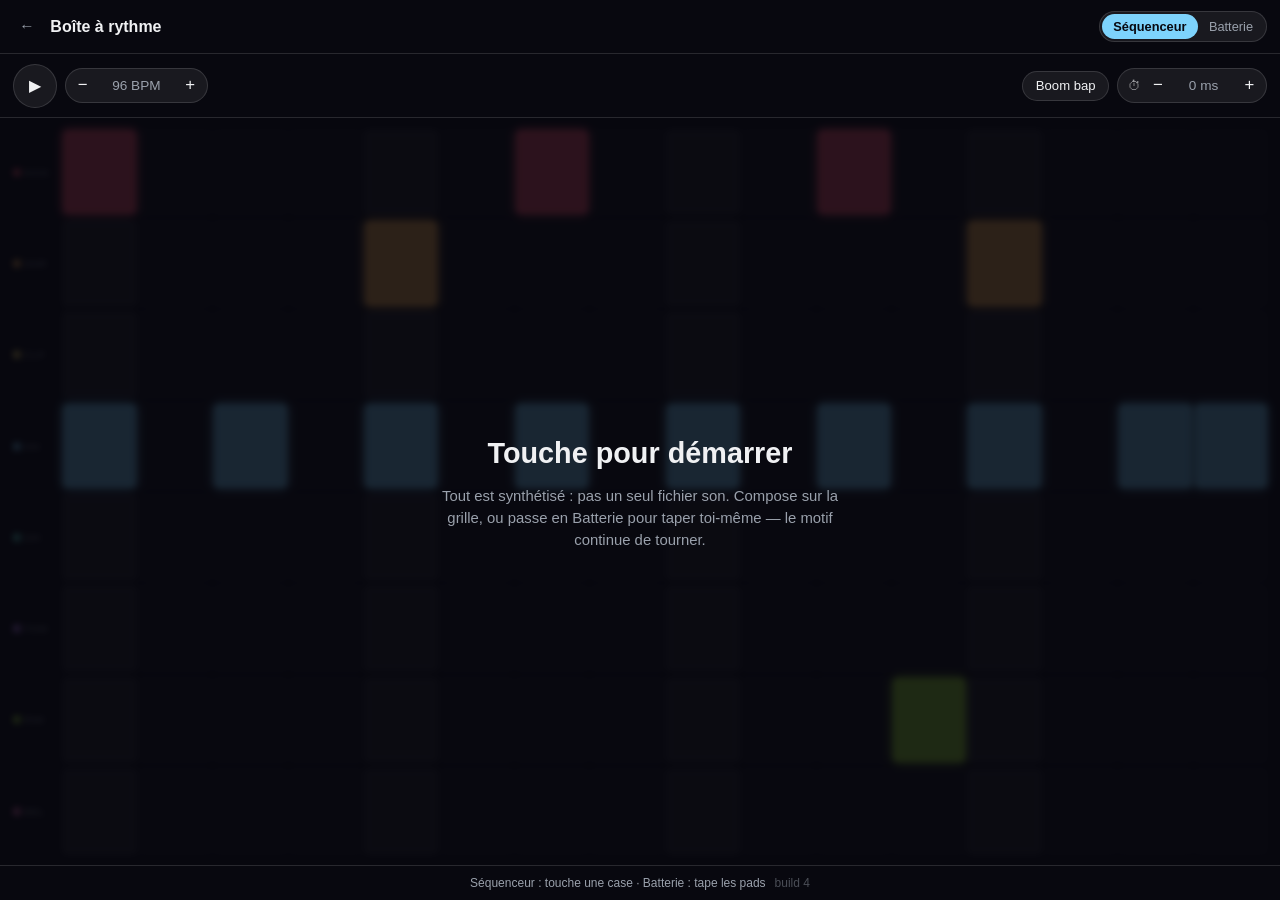
==== commit 69435045: "Put the sync adjustment in plain sight, and read the real output clock Build 2 compensated baseLaten" ====
--- a/poc/boite-a-rythme.html
+++ b/poc/boite-a-rythme.html
@@ -360,7 +360,14 @@
 
   .options { display: flex; flex-wrap: wrap; gap: 0.4rem; }
 
-  .row-sync { display: flex; align-items: center; gap: 0.5rem; flex-wrap: wrap; }
+  .sync-inline::before {
+    content: '⏱';
+    font-size: 0.8rem;
+    padding-left: 0.6rem;
+    opacity: 0.6;
+  }
+
+  .sync-inline span { min-width: 3.6rem; }
 
   .hint-sync {
     margin: 0.5rem 0 0;
@@ -429,6 +436,12 @@
     <button type="button" id="bpm-up" aria-label="Plus vite">+</button>
   </div>
   <button type="button" class="chip spacer" id="menu-toggle" aria-expanded="false">Motifs</button>
+
+  <div class="tempo sync-inline" title="Cale l'image sur le son">
+    <button type="button" id="sync-down" aria-label="Image plus tôt">−</button>
+    <span id="sync-label">0 ms</span>
+    <button type="button" id="sync-up" aria-label="Image plus tard">+</button>
+  </div>
 </div>
 
 <main>
@@ -449,14 +462,7 @@
     </section>
     <section>
       <h2>Synchro image / son</h2>
-      <div class="row-sync">
-        <div class="tempo">
-          <button type="button" id="sync-down" aria-label="Moins de décalage">−</button>
-          <span id="sync-label">0 ms</span>
-          <button type="button" id="sync-up" aria-label="Plus de décalage">+</button>
-        </div>
-        <button type="button" class="chip" id="sync-reset">Auto</button>
-      </div>
+      <div class="options" id="sync-presets"></div>
       <p class="hint-sync" id="sync-detail"></p>
     </section>
     <section>
@@ -475,7 +481,7 @@
 </main>
 
 <footer>
-  Séquenceur : touche une case · Batterie : tape les pads <span class="build">build 2</span>
+  Séquenceur : touche une case · Batterie : tape les pads <span class="build">build 4</span>
 </footer>
 
 <script>
@@ -923,18 +929,38 @@
   let dernierPas = -1;
 
   // audio.currentTime est l'horloge de RENDU : le son programmé à cet instant
-  // ne sort des écouteurs qu'un peu plus tard. En Bluetooth ça se compte en
-  // centaines de millisecondes. On retarde donc l'affichage d'autant, sinon la
-  // case s'allume avant qu'on entende la frappe.
-  function latence() {
+  // ne sort des écouteurs qu'un peu plus tard, et en Bluetooth ça se compte en
+  // centaines de millisecondes.
+  //
+  // getOutputTimestamp() donne l'heure du son EN TRAIN DE SORTIR, ce qui est
+  // exactement l'horloge qu'il faut pour caler l'image. C'est aussi la seule
+  // qui marche sur Safari, qui ne renseigne pas outputLatency.
+  function tempsEntendu() {
     if (!audio) return 0;
-    const auto = (audio.baseLatency || 0) + (audio.outputLatency || 0);
-    return auto + decalageManuel / 1000;
+    let t = null;
+    if (audio.getOutputTimestamp) {
+      const ts = audio.getOutputTimestamp();
+      if (ts && ts.contextTime > 0) t = ts.contextTime;
+    }
+    if (t === null) {
+      t = audio.currentTime - (audio.baseLatency || 0) - (audio.outputLatency || 0);
+    }
+    return t - decalageManuel / 1000;
+  }
+
+  // écart mesuré entre le son calculé et le son entendu, pour l'afficher
+  function latenceMesuree() {
+    if (!audio) return null;
+    if (audio.getOutputTimestamp) {
+      const ts = audio.getOutputTimestamp();
+      if (ts && ts.contextTime > 0) return audio.currentTime - ts.contextTime;
+    }
+    return (audio.baseLatency || 0) + (audio.outputLatency || 0);
   }
 
   function boucleAffichage() {
     if (enLecture && audio) {
-      const maintenant = audio.currentTime - latence();
+      const maintenant = tempsEntendu();
       let courant = dernierPas;
       while (aVenir.length && aVenir[0].temps <= maintenant) {
         courant = aVenir.shift().pas;
@@ -1048,12 +1074,20 @@
   function majSync() {
     labelSync.textContent = decalageManuel + ' ms';
     localStorage.setItem('br-decalage', String(decalageManuel));
-    const auto = audio ? Math.round(((audio.baseLatency || 0) + (audio.outputLatency || 0)) * 1000) : null;
-    detailSync.textContent = auto === null
-      ? 'Si la case s\'allume avant la frappe, augmente le décalage.'
-      : `Latence détectée : ${auto} ms. Total appliqué : ${auto + decalageManuel} ms. `
-        + 'Si la case s\'allume encore avant la frappe, augmente.';
-  }
+    const mesuree = latenceMesuree();
+    if (mesuree === null) {
+      detailSync.textContent = 'Si la case s\'allume avant la frappe, augmente le décalage.';
+      return;
+    }
+    const ms = Math.round(mesuree * 1000);
+    detailSync.textContent =
+      `Le navigateur annonce ${ms} ms de latence, déjà compensés. Total appliqué : ${ms + decalageManuel} ms. `
+      + 'Un casque Bluetooth en ajoute 150 à 400 de plus, qu\'aucune API ne voit : '
+      + 'monte le réglage jusqu\'à ce que la case s\'allume pile sur la frappe.';
+  }
+
+  // la latence bouge (démarrage, changement de sortie) : on rafraîchit
+  setInterval(() => { if (audio) majSync(); }, 1000);
 
   // pas de 40 ms : en Bluetooth il y a parfois 400 ms à rattraper, et un pas
   // de séquenceur fait 156 ms à 96 BPM, donc cette finesse suffit largement
@@ -1063,8 +1097,16 @@
   document.getElementById('sync-down').addEventListener('click', () => {
     decalageManuel = Math.max(-200, decalageManuel - 40); majSync();
   });
-  document.getElementById('sync-reset').addEventListener('click', () => {
-    decalageManuel = 0; majSync();
+  // sauts rapides : en Bluetooth le retard se compte en centaines de ms,
+  // autant ne pas obliger à appuyer quinze fois
+  const presets = document.getElementById('sync-presets');
+  [0, 150, 300, 450].forEach((v) => {
+    const b = document.createElement('button');
+    b.type = 'button';
+    b.className = 'chip';
+    b.textContent = v === 0 ? 'Aucun' : v + ' ms';
+    b.addEventListener('click', () => { decalageManuel = v; majSync(); });
+    presets.appendChild(b);
   });
 
   document.getElementById('clear').addEventListener('click', () => {
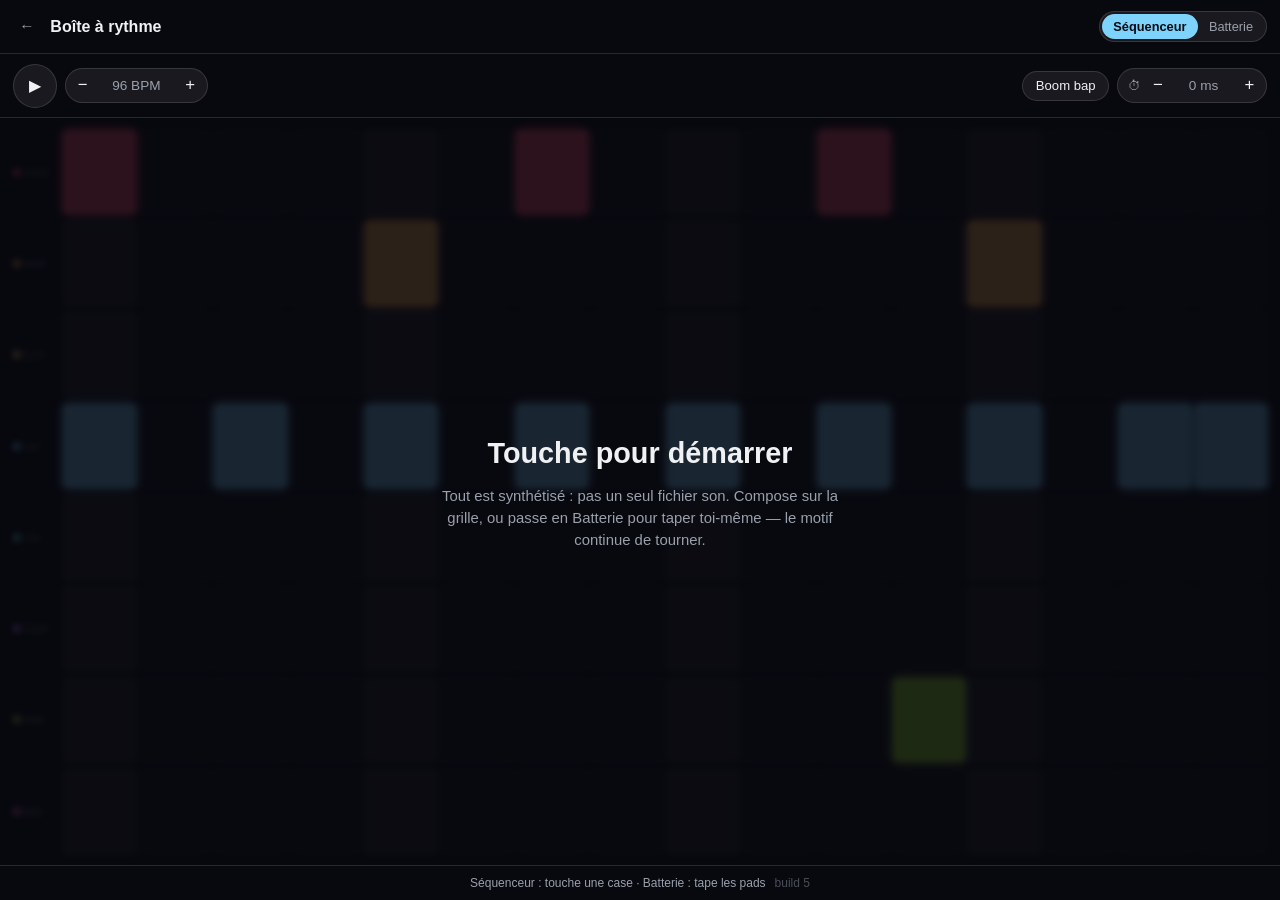
==== commit 19f08b6a: "Open the sync range symmetrically, down to -800 ms The floor sat at -200 ms, which was blocking. Goi" ====
--- a/poc/boite-a-rythme.html
+++ b/poc/boite-a-rythme.html
@@ -481,7 +481,7 @@
 </main>
 
 <footer>
-  Séquenceur : touche une case · Batterie : tape les pads <span class="build">build 4</span>
+  Séquenceur : touche une case · Batterie : tape les pads <span class="build">build 5</span>
 </footer>
 
 <script>
@@ -1072,7 +1072,7 @@
   const detailSync = document.getElementById('sync-detail');
 
   function majSync() {
-    labelSync.textContent = decalageManuel + ' ms';
+    labelSync.textContent = (decalageManuel > 0 ? '+' : '') + decalageManuel + ' ms';
     localStorage.setItem('br-decalage', String(decalageManuel));
     const mesuree = latenceMesuree();
     if (mesuree === null) {
@@ -1082,29 +1082,31 @@
     const ms = Math.round(mesuree * 1000);
     detailSync.textContent =
       `Le navigateur annonce ${ms} ms de latence, déjà compensés. Total appliqué : ${ms + decalageManuel} ms. `
-      + 'Un casque Bluetooth en ajoute 150 à 400 de plus, qu\'aucune API ne voit : '
-      + 'monte le réglage jusqu\'à ce que la case s\'allume pile sur la frappe.';
+      + 'Case allumée AVANT la frappe : monte. Case allumée APRÈS : descends, y compris '
+      + 'dans le négatif — selon le navigateur, la compensation automatique peut en faire trop.';
   }
 
   // la latence bouge (démarrage, changement de sortie) : on rafraîchit
   setInterval(() => { if (audio) majSync(); }, 1000);
 
-  // pas de 40 ms : en Bluetooth il y a parfois 400 ms à rattraper, et un pas
-  // de séquenceur fait 156 ms à 96 BPM, donc cette finesse suffit largement
+  // Plage symétrique : selon le navigateur, outputLatency inclut déjà le
+  // Bluetooth ou pas du tout. Dans le premier cas la compensation automatique
+  // en fait trop et il faut du négatif pour avancer l'image, dans le second il
+  // faut du positif pour la retarder. Les deux sens doivent aller loin.
   document.getElementById('sync-up').addEventListener('click', () => {
     decalageManuel = Math.min(800, decalageManuel + 40); majSync();
   });
   document.getElementById('sync-down').addEventListener('click', () => {
-    decalageManuel = Math.max(-200, decalageManuel - 40); majSync();
+    decalageManuel = Math.max(-800, decalageManuel - 40); majSync();
   });
   // sauts rapides : en Bluetooth le retard se compte en centaines de ms,
   // autant ne pas obliger à appuyer quinze fois
   const presets = document.getElementById('sync-presets');
-  [0, 150, 300, 450].forEach((v) => {
+  [-450, -300, -150, 0, 150, 300, 450].forEach((v) => {
     const b = document.createElement('button');
     b.type = 'button';
     b.className = 'chip';
-    b.textContent = v === 0 ? 'Aucun' : v + ' ms';
+    b.textContent = v === 0 ? 'Aucun' : (v > 0 ? '+' : '') + v + ' ms';
     b.addEventListener('click', () => { decalageManuel = v; majSync(); });
     presets.appendChild(b);
   });
